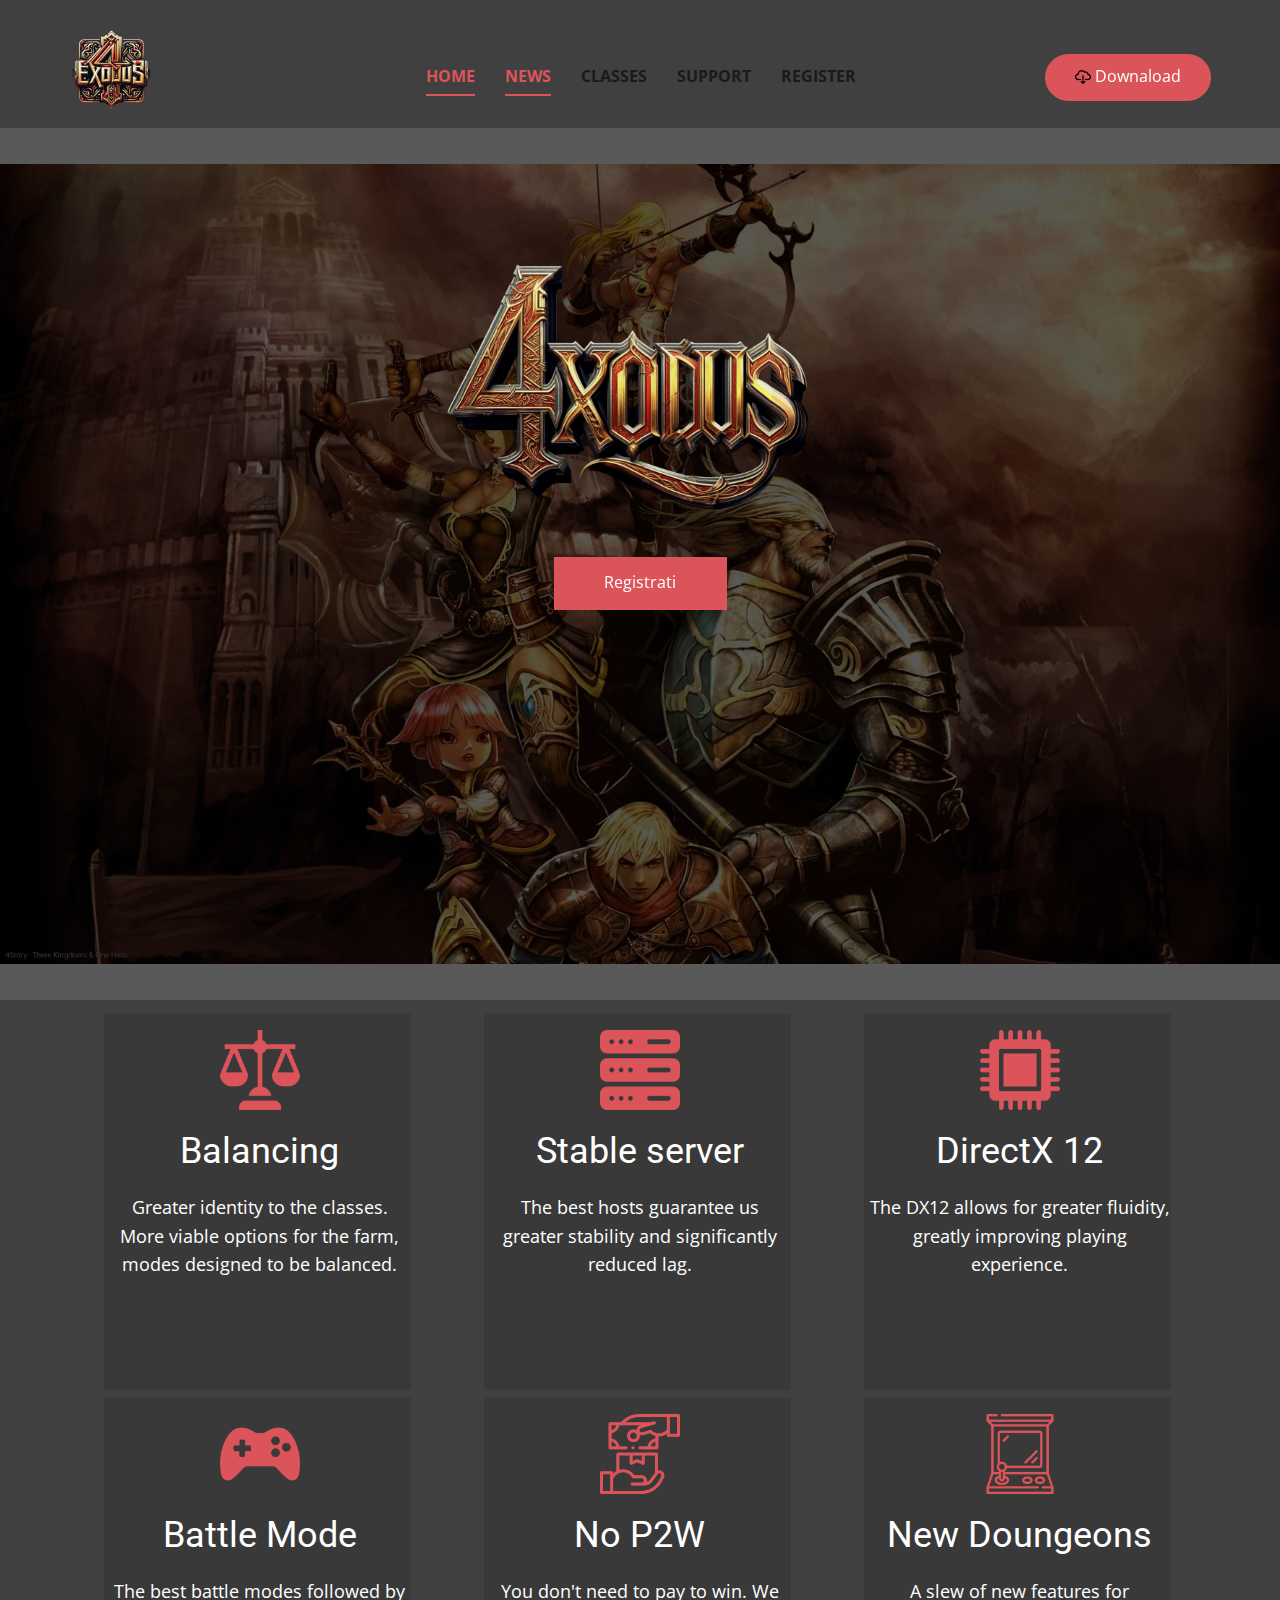
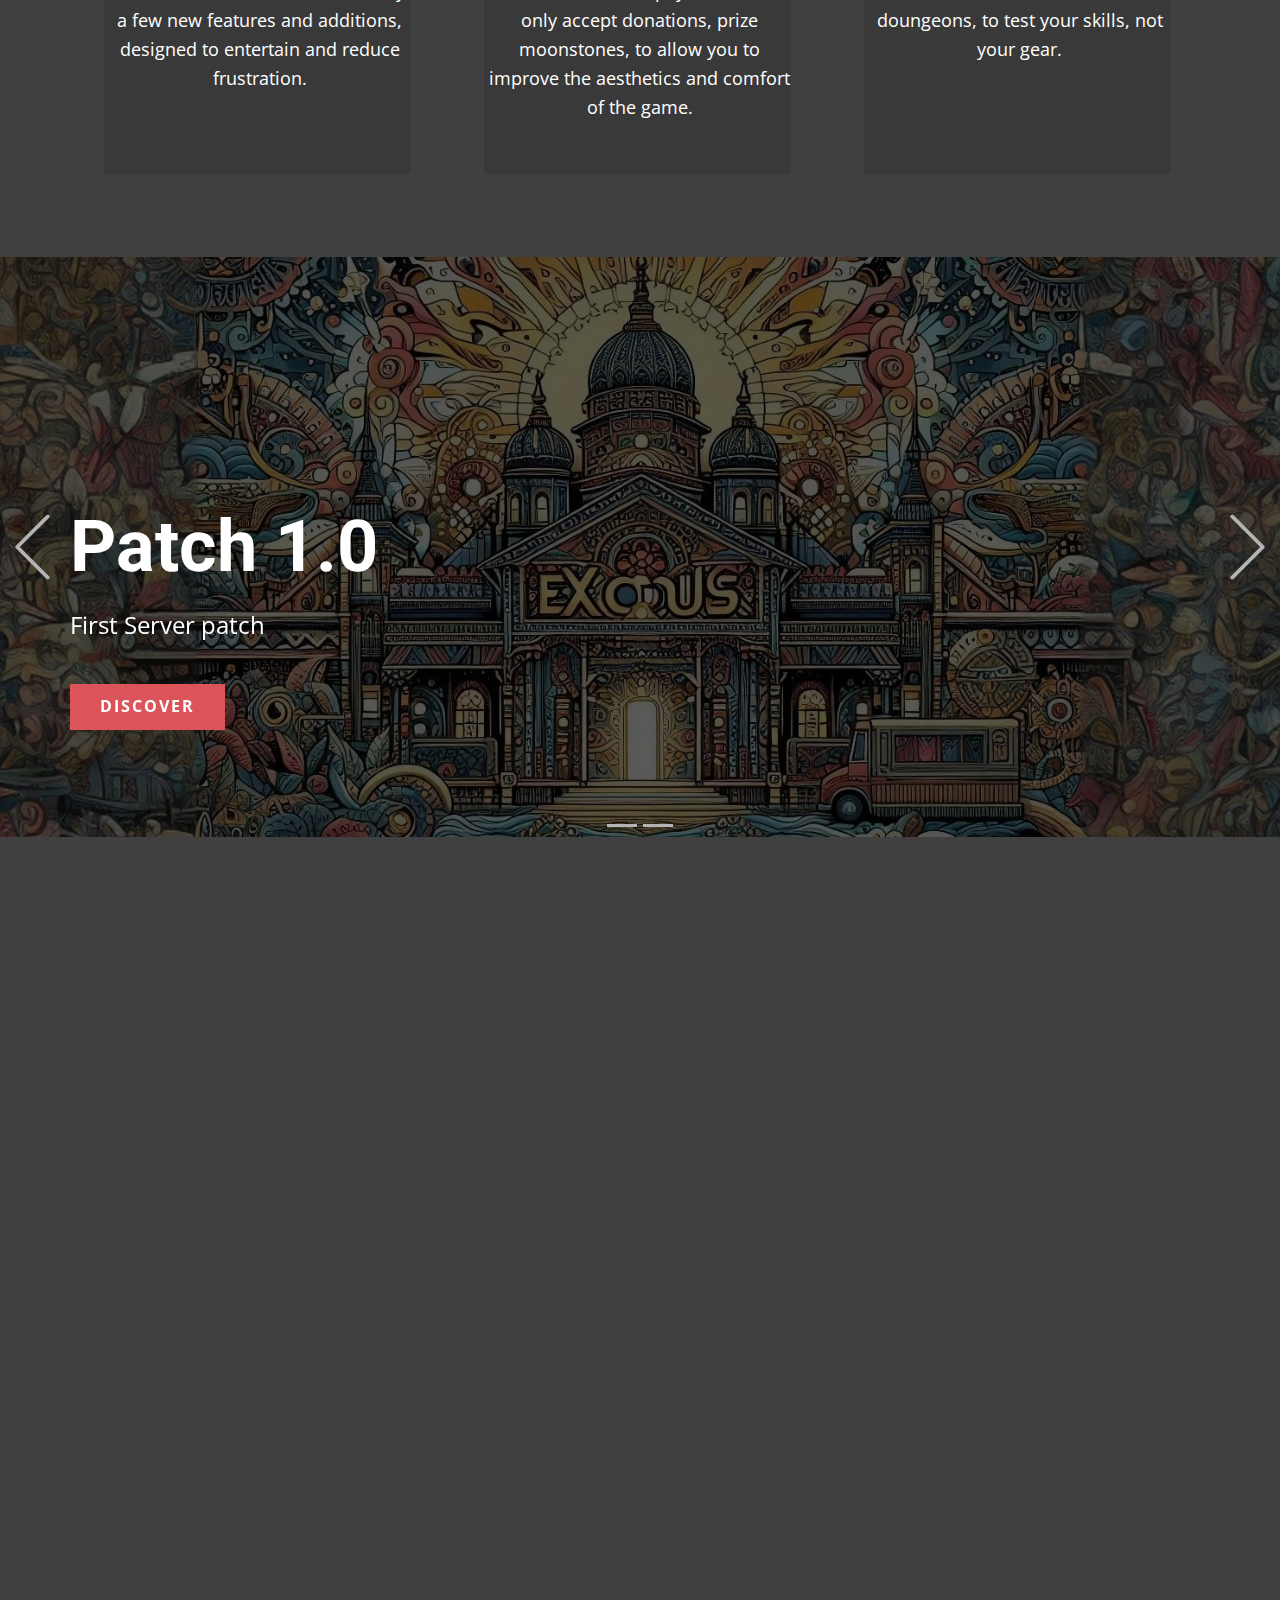
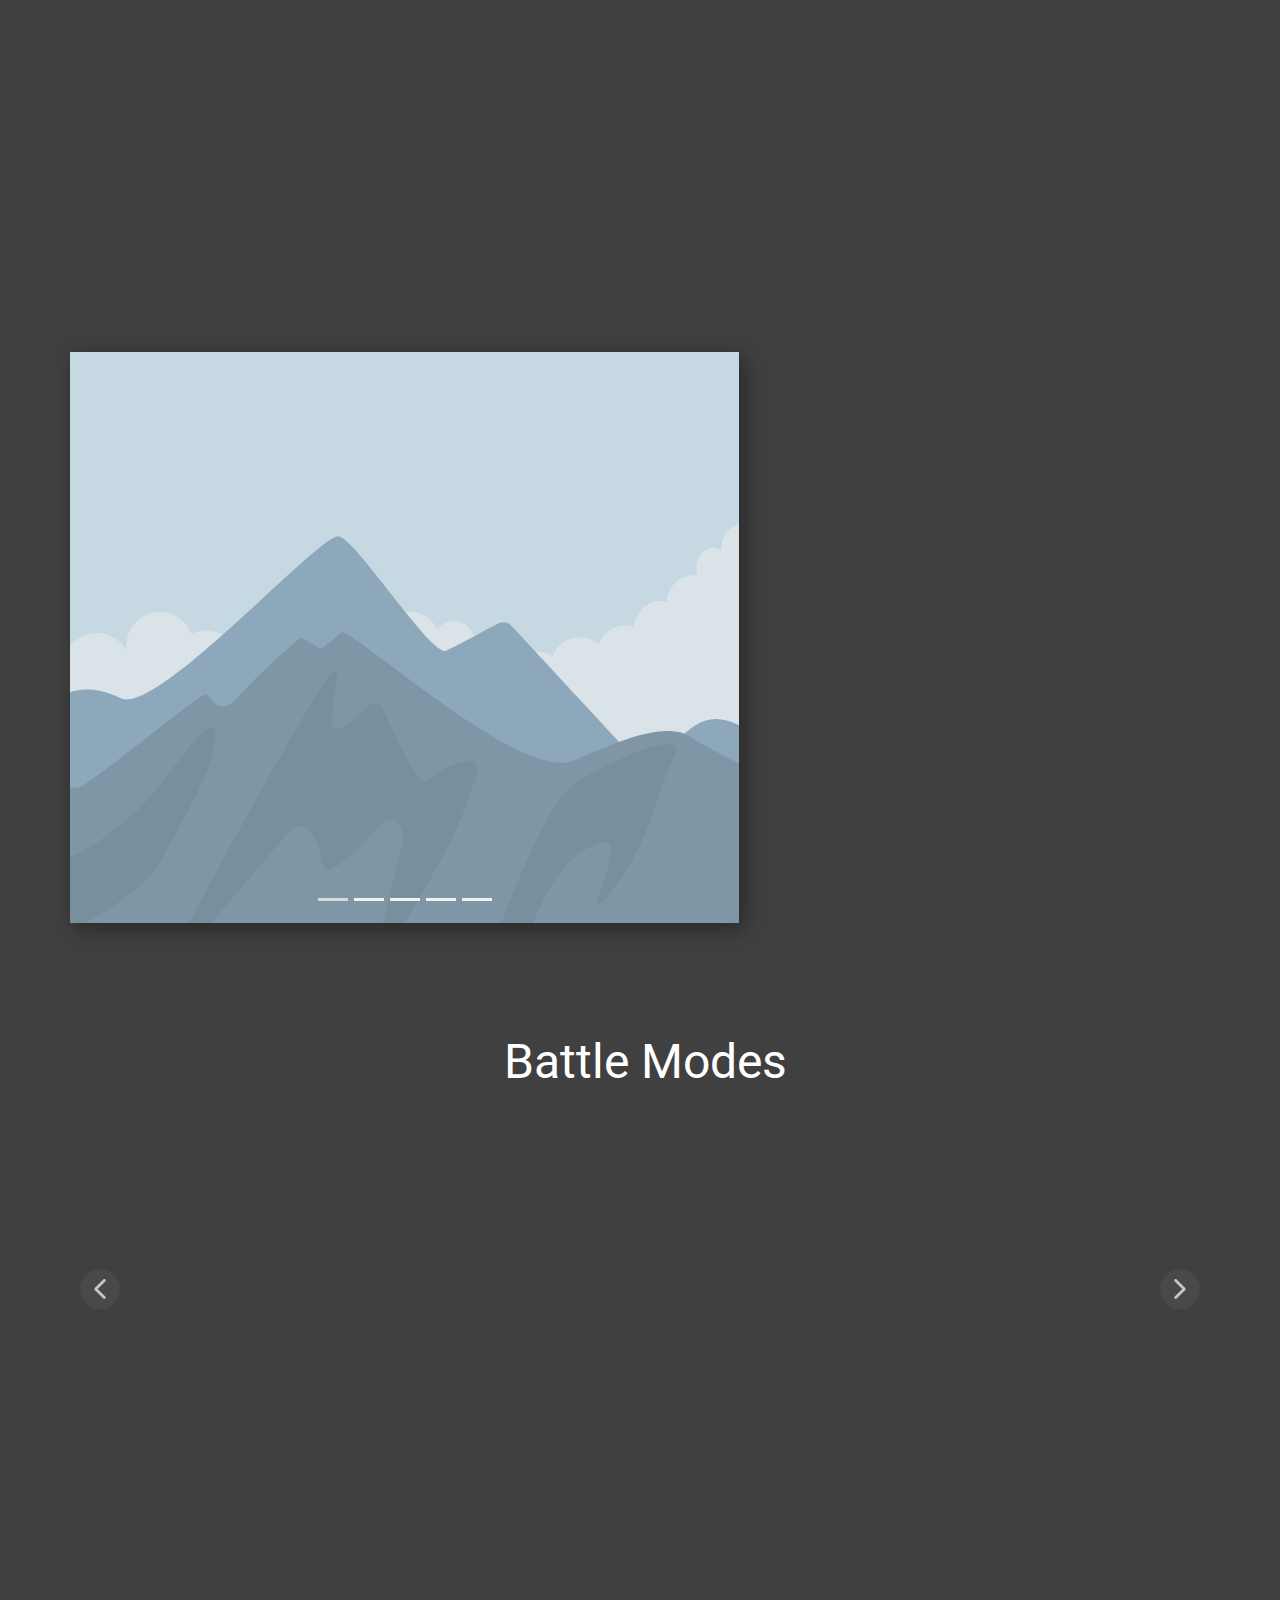
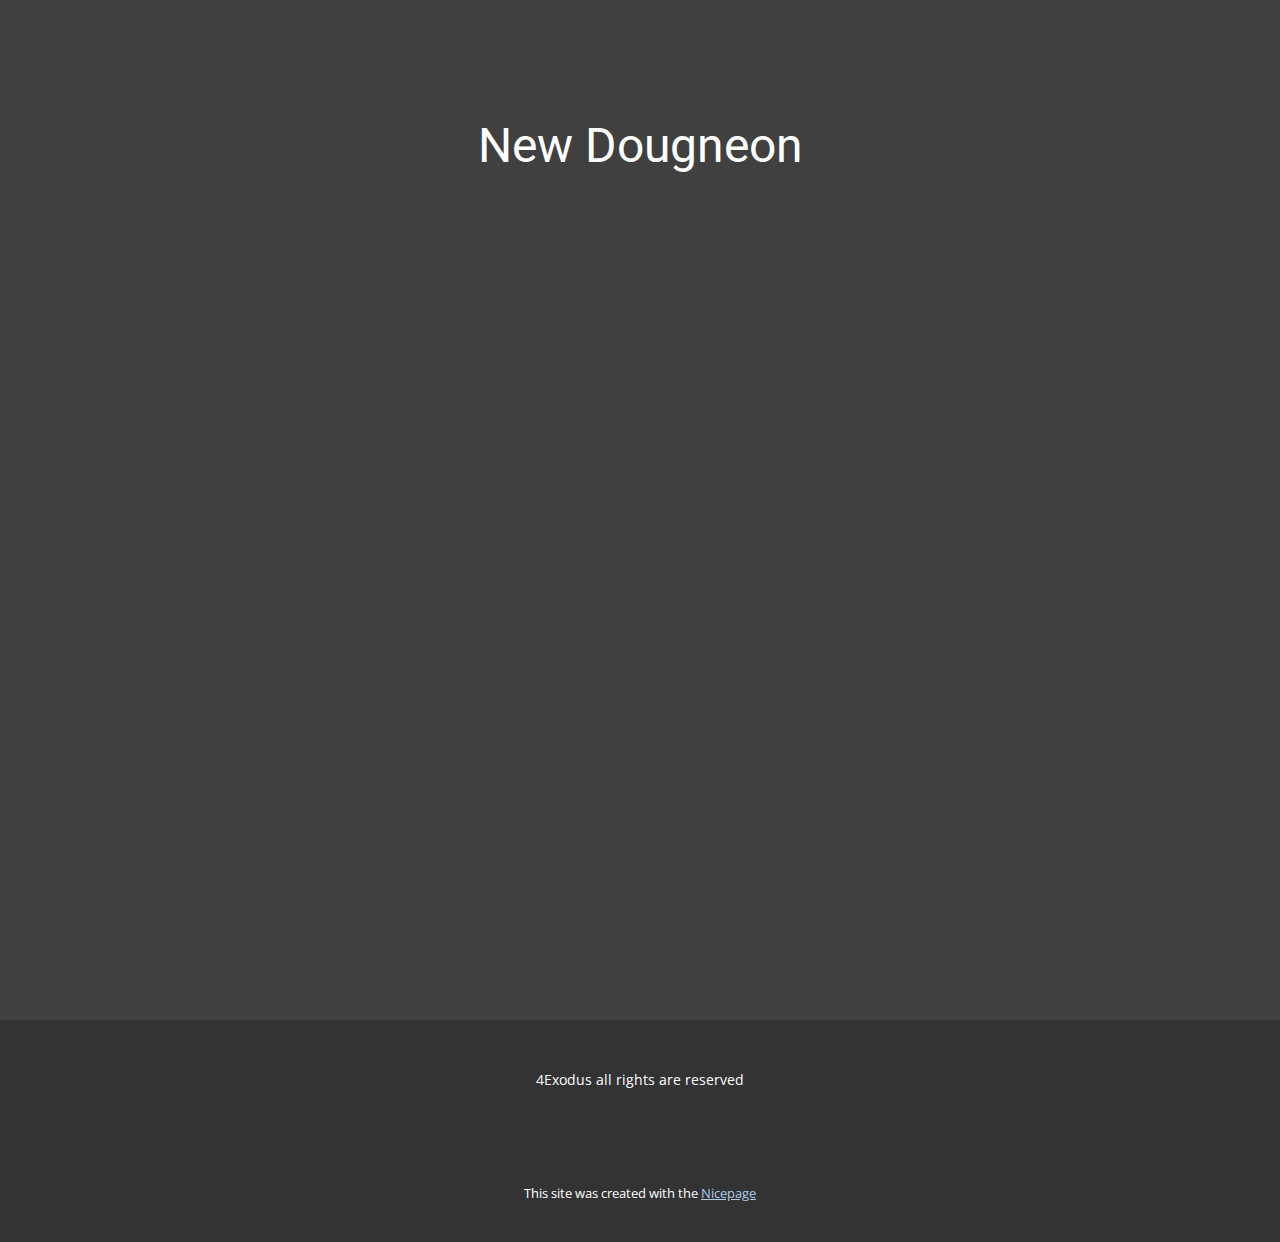
==== index.html @ cae3da3a "Add files via upload" ====
<!DOCTYPE html>
<html style="font-size: 16px;" lang="it"><head>
    <meta name="viewport" content="width=device-width, initial-scale=1.0">
    <meta charset="utf-8">
    <meta name="keywords" content="4 Kingdome​, Patch 1.0, Patch 1.0, Battle Modes, New maps​, New Doungeon​">
    <meta name="description" content="">
    <title>Home</title>
    <link rel="stylesheet" href="nicepage.css" media="screen">
<link rel="stylesheet" href="Home.css" media="screen">
    <script class="u-script" type="text/javascript" src="jquery.js" defer=""></script>
    <script class="u-script" type="text/javascript" src="nicepage.js" defer=""></script>
    <meta name="generator" content="Nicepage 6.12.5, nicepage.com">
    <link id="u-theme-google-font" rel="stylesheet" href="https://fonts.googleapis.com/css?family=Roboto:100,100i,300,300i,400,400i,500,500i,700,700i,900,900i|Open+Sans:300,300i,400,400i,500,500i,600,600i,700,700i,800,800i">
    
    
    
    
    
    
    
    
    
    <script type="application/ld+json">{
		"@context": "http://schema.org",
		"@type": "Organization",
		"name": "",
		"logo": "images/file2.png"
}</script>
    <meta name="theme-color" content="#478ac9">
    <meta property="og:title" content="Home">
    <meta property="og:type" content="website">
  <meta data-intl-tel-input-cdn-path="intlTelInput/"></head>
  <body data-home-page="Home.html" data-home-page-title="Home" data-path-to-root="./" data-include-products="false" class="u-body u-xl-mode" data-lang="it"><header class=" u-border-no-bottom u-border-no-left u-border-no-right u-border-no-top u-clearfix u-container-align-center u-header u-section-row-container" id="sec-541e" style="background-image: none;" data-animation-name="" data-animation-duration="0" data-animation-delay="0" data-animation-direction=""><div class="u-section-rows" style="">
        <div class="u-clearfix u-grey-75 u-section-row u-sticky u-sticky-884c u-section-row-1" data-animation-name="" data-animation-duration="0" data-animation-delay="0" data-animation-direction="" id="sec-793c">
          <div class="u-clearfix u-sheet u-sheet-1">
            <a href="#" class="u-image u-logo u-image-1" data-image-width="1024" data-image-height="1024" data-animation-name="pulse" data-animation-duration="1000" data-animation-delay="0" data-animation-direction="">
              <img class="u-logo-image u-logo-image-1" src="images/file2.png">
            </a>
            <nav class="u-menu u-menu-one-level u-offcanvas u-menu-1" data-responsive-from="MD">
              <div class="menu-collapse" style="font-size: 1rem; letter-spacing: 0px; font-weight: 700; text-transform: uppercase;">
                <a class="u-button-style u-custom-active-border-color u-custom-active-color u-custom-border u-custom-border-color u-custom-borders u-custom-hover-border-color u-custom-hover-color u-custom-left-right-menu-spacing u-custom-padding-bottom u-custom-text-active-color u-custom-text-color u-custom-text-decoration u-custom-text-hover-color u-custom-top-bottom-menu-spacing u-nav-link u-text-active-palette-1-base u-text-hover-palette-2-base" href="#">
                  <svg class="u-svg-link" viewBox="0 0 24 24"><use xmlns:xlink="http://www.w3.org/1999/xlink" xlink:href="#menu-hamburger"></use></svg>
                  <svg class="u-svg-content" version="1.1" id="menu-hamburger" viewBox="0 0 16 16" x="0px" y="0px" xmlns:xlink="http://www.w3.org/1999/xlink" xmlns="http://www.w3.org/2000/svg"><g><rect y="1" width="16" height="2"></rect><rect y="7" width="16" height="2"></rect><rect y="13" width="16" height="2"></rect>
</g></svg>
                </a>
              </div>
              <div class="u-custom-menu u-nav-container">
                <ul class="u-nav u-spacing-30 u-unstyled u-nav-1"><li class="u-nav-item"><a class="u-border-2 u-border-active-palette-2-base u-border-hover-palette-2-base u-border-no-left u-border-no-right u-border-no-top u-button-style u-nav-link u-text-active-palette-2-base u-text-grey-90 u-text-hover-palette-2-light-1" href="Home.html" style="padding: 10px 0px;">Home</a>
</li><li class="u-nav-item"><a class="u-border-2 u-border-active-palette-2-base u-border-hover-palette-2-base u-border-no-left u-border-no-right u-border-no-top u-button-style u-nav-link u-text-active-palette-2-base u-text-grey-90 u-text-hover-palette-2-light-1" href="Home.html#carousel-7f16" style="padding: 10px 0px;">News</a>
</li><li class="u-nav-item"><a class="u-border-2 u-border-active-palette-2-base u-border-hover-palette-2-base u-border-no-left u-border-no-right u-border-no-top u-button-style u-nav-link u-text-active-palette-2-base u-text-grey-90 u-text-hover-palette-2-light-1" href="Home.html#sec-6700" style="padding: 10px 0px;">Classes</a>
</li><li class="u-nav-item"><a class="u-border-2 u-border-active-palette-2-base u-border-hover-palette-2-base u-border-no-left u-border-no-right u-border-no-top u-button-style u-nav-link u-text-active-palette-2-base u-text-grey-90 u-text-hover-palette-2-light-1" href="Supporto.html" style="padding: 10px 0px;">Support</a>
</li><li class="u-nav-item"><a class="u-border-2 u-border-active-palette-2-base u-border-hover-palette-2-base u-border-no-left u-border-no-right u-border-no-top u-button-style u-nav-link u-text-active-palette-2-base u-text-grey-90 u-text-hover-palette-2-light-1" href="Register.html" style="padding: 10px 0px;">Register</a>
</li></ul>
              </div>
              <div class="u-custom-menu u-nav-container-collapse">
                <div class="u-black u-container-style u-inner-container-layout u-opacity u-opacity-95 u-sidenav">
                  <div class="u-inner-container-layout u-sidenav-overflow">
                    <div class="u-menu-close u-menu-close-1"></div>
                    <ul class="u-align-center u-nav u-popupmenu-items u-unstyled u-nav-2"><li class="u-nav-item"><a class="u-button-style u-nav-link" href="Home.html">Home</a>
</li><li class="u-nav-item"><a class="u-button-style u-nav-link" href="Home.html#carousel-7f16">News</a>
</li><li class="u-nav-item"><a class="u-button-style u-nav-link" href="Home.html#sec-6700">Classes</a>
</li><li class="u-nav-item"><a class="u-button-style u-nav-link" href="Supporto.html">Support</a>
</li><li class="u-nav-item"><a class="u-button-style u-nav-link" href="Register.html">Register</a>
</li></ul>
                  </div>
                </div>
                <div class="u-black u-menu-overlay u-opacity u-opacity-70"></div>
              </div>
            </nav>
            <a href="download.html" class="u-active-palette-2-dark-1 u-align-center u-border-none u-btn u-btn-round u-button-style u-hover-palette-2-light-1 u-palette-2-base u-radius-50 u-text-active-white u-btn-1" data-animation-name="customAnimationIn" data-animation-duration="1000" data-animation-delay="0"><span class="u-file-icon u-icon u-icon-1"><img src="images/7532231.png" alt=""></span>Downaload
            </a>
          </div>
          
          
          
          
          
          <style class="u-sticky-style" data-style-id="884c">.u-sticky-fixed.u-sticky-884c, .u-body.u-sticky-fixed .u-sticky-884c {
box-shadow: 5px 5px 20px 0 rgba(0,0,0,0.4) !important
}.u-sticky-fixed.u-sticky-884c:before, .u-body.u-sticky-fixed .u-sticky-884c:before {
borders: top right bottom left !important; border-color: #404040 !important; border-width: 2px !important
}</style>
        </div>
        <div class="u-grey-75 u-section-row u-section-row-2" id="sec-abd8">
          <div class="u-clearfix u-sheet u-sheet-2"></div>
          
          
          
          
          
        </div>
      </div></header>
    <section class="u-clearfix u-image u-image-contain u-shading u-section-1" id="sec-1109" data-image-width="1920" data-image-height="1200">
      <div class="u-clearfix u-sheet u-sheet-1">
        <img class="u-image u-image-contain u-image-default u-preserve-proportions u-image-1" src="images/file1.png" alt="" data-image-width="1024" data-image-height="1024" data-animation-name="customAnimationIn" data-animation-duration="1000" data-animation-delay="0" data-animation-direction="">
        <a href="#" class="u-active-palette-2-dark-1 u-border-none u-btn u-button-style u-hover-palette-2-light-1 u-palette-2-base u-btn-1" data-animation-name="pulse" data-animation-duration="1000" data-animation-delay="0" data-animation-direction="">Registrati </a>
      </div>
    </section>
    <section class="u-align-center u-clearfix u-grey-75 u-section-2" id="sec-ccd7">
      
      
      
      
      
      
      <div class="u-clearfix u-sheet u-sheet-1">
        <div class="u-expanded-width u-list u-list-1">
          <div class="u-repeater u-repeater-1">
            <div class="u-container-style u-list-item u-repeater-item">
              <div class="u-container-layout u-similar-container u-container-layout-1">
                <div class="u-black u-hover-feature u-opacity u-opacity-10 u-shape u-shape-rectangle u-shape-1"></div><span class="u-align-center u-file-icon u-icon u-text-palette-2-base u-icon-1"><img src="images/2970715-cdd0bff2.png" alt=""></span>
                <h3 class="u-align-center u-text u-text-default u-text-1">Balancing</h3>
                <p class="u-align-center u-text u-text-2"> Greater identity to the classes. More viable options for the farm, modes designed to be balanced.</p>
              </div>
            </div>
            <div class="u-container-style u-list-item u-repeater-item">
              <div class="u-container-layout u-similar-container u-container-layout-2">
                <div class="u-black u-hover-feature u-opacity u-opacity-10 u-shape u-shape-rectangle u-shape-2"></div><span class="u-align-center u-file-icon u-icon u-text-palette-2-base u-icon-2"><img src="images/4144964-e7177d56.png" alt=""></span>
                <h3 class="u-align-center u-text u-text-default u-text-3">Stable server </h3>
                <p class="u-align-center u-text u-text-4"> The best hosts guarantee us greater stability and significantly reduced lag.</p>
              </div>
            </div>
            <div class="u-container-style u-list-item u-repeater-item">
              <div class="u-container-layout u-similar-container u-container-layout-3">
                <div class="u-black u-hover-feature u-opacity u-opacity-10 u-shape u-shape-rectangle u-shape-3"></div><span class="u-align-center u-file-icon u-icon u-text-palette-2-base u-icon-3"><img src="images/1694647-afec08a5.png" alt=""></span>
                <h3 class="u-align-center u-text u-text-default u-text-5"> DirectX 12</h3>
                <p class="u-align-center u-text u-text-6"> The DX12 allows for greater fluidity, greatly improving playing experience.</p>
              </div>
            </div>
            <div class="u-container-style u-list-item u-repeater-item">
              <div class="u-container-layout u-similar-container u-container-layout-4">
                <div class="u-black u-hover-feature u-opacity u-opacity-10 u-shape u-shape-rectangle u-shape-4"></div><span class="u-align-center u-file-icon u-icon u-text-palette-2-base u-icon-4"><img src="images/13973-53c68179.png" alt=""></span>
                <h3 class="u-align-center u-text u-text-default u-text-7"> Battle Mode</h3>
                <p class="u-align-center u-text u-text-8"> The best battle modes followed by a few new features and additions, designed to entertain and reduce frustration.</p>
              </div>
            </div>
            <div class="u-container-style u-list-item u-repeater-item">
              <div class="u-container-layout u-similar-container u-container-layout-5">
                <div class="u-black u-hover-feature u-opacity u-opacity-10 u-shape u-shape-rectangle u-shape-5"></div><span class="u-align-center u-file-icon u-icon u-text-palette-2-base u-icon-5"><img src="images/4766874-142c9ae1.png" alt=""></span>
                <h3 class="u-align-center u-text u-text-default u-text-9">No P2W </h3>
                <p class="u-align-center u-text u-text-10"> You don't need to pay to win. We only accept donations, prize moonstones, to allow you to improve the aesthetics and comfort of the game.</p>
              </div>
            </div>
            <div class="u-container-style u-list-item u-repeater-item">
              <div class="u-container-layout u-similar-container u-container-layout-6">
                <div class="u-black u-hover-feature u-opacity u-opacity-10 u-shape u-shape-rectangle u-shape-6"></div><span class="u-align-center u-file-icon u-icon u-text-palette-2-base u-icon-6"><img src="images/6578142-193c45c6.png" alt=""></span>
                <h3 class="u-align-center u-text u-text-default u-text-11">New Doungeons </h3>
                <p class="u-align-center u-text u-text-12"> A slew of new features for doungeons, to test your skills, not your gear.</p>
              </div>
            </div>
          </div>
        </div>
      </div>
    </section>
    <section class="u-carousel u-slide u-block-a42a-1" id="carousel-f766" data-interval="5000" data-u-ride="carousel">
      <ol class="u-absolute-hcenter u-carousel-indicators u-block-a42a-2">
        <li data-u-target="#carousel-f766" class="u-active u-grey-30" data-u-slide-to="0"></li>
        <li data-u-target="#carousel-f766" class="u-grey-30" data-u-slide-to="1"></li>
      </ol>
      <div class="u-carousel-inner" role="listbox">
        <div class="u-active u-carousel-item u-clearfix u-container-align-left u-image u-shading u-section-3-1" data-image-width="1481" data-image-height="833">
          <div class="u-clearfix u-sheet u-sheet-1">
            <h1 class="u-align-left u-text u-text-default u-text-white u-title u-text-1">Patch 1.0</h1>
            <p class="u-align-left u-large-text u-text u-text-variant u-text-white u-text-2">First Server patch </p>
            <a href="#" class="u-align-left u-btn u-btn-rectangle u-button-style u-palette-2-base u-radius-0 u-btn-1">Discover </a>
          </div>
        </div>
        <div class="u-carousel-item u-clearfix u-container-align-left u-image u-shading u-section-3-2" data-image-width="1821" data-image-height="1024">
          <div class="u-clearfix u-sheet u-sheet-1">
            <h1 class="u-align-left u-text u-text-default u-text-white u-title u-text-1">Patch 1.0</h1>
            <p class="u-align-left u-large-text u-text u-text-variant u-text-white u-text-2">First Server patch </p>
            <a href="#" class="u-align-left u-btn u-btn-rectangle u-button-style u-palette-2-base u-radius-0 u-btn-1">Discover </a>
          </div>
        </div>
      </div>
      <a class="u-absolute-vcenter u-carousel-control u-carousel-control-prev u-text-grey-30 u-block-a42a-3" href="#carousel-f766" role="button" data-u-slide="prev">
        <span aria-hidden="true">
          <svg class="u-svg-link" viewBox="0 0 477.175 477.175"><path d="M145.188,238.575l215.5-215.5c5.3-5.3,5.3-13.8,0-19.1s-13.8-5.3-19.1,0l-225.1,225.1c-5.3,5.3-5.3,13.8,0,19.1l225.1,225
                    c2.6,2.6,6.1,4,9.5,4s6.9-1.3,9.5-4c5.3-5.3,5.3-13.8,0-19.1L145.188,238.575z"></path></svg>
        </span>
        <span class="sr-only">Previous</span>
      </a>
      <a class="u-absolute-vcenter u-carousel-control u-carousel-control-next u-text-grey-30 u-block-a42a-4" href="#carousel-f766" role="button" data-u-slide="next">
        <span aria-hidden="true">
          <svg class="u-svg-link" viewBox="0 0 477.175 477.175"><path d="M360.731,229.075l-225.1-225.1c-5.3-5.3-13.8-5.3-19.1,0s-5.3,13.8,0,19.1l215.5,215.5l-215.5,215.5
                    c-5.3,5.3-5.3,13.8,0,19.1c2.6,2.6,6.1,4,9.5,4c3.4,0,6.9-1.3,9.5-4l225.1-225.1C365.931,242.875,365.931,234.275,360.731,229.075z"></path></svg>
        </span>
        <span class="sr-only">Prossimo</span>
      </a>
    </section>
    <section class="u-clearfix u-grey-75 u-section-4" src="" id="sec-6700">
      <div class="u-clearfix u-sheet u-sheet-1">
        <div class="u-expanded-width u-list u-list-1">
          <div class="u-repeater u-repeater-1">
            <div class="u-list-item u-repeater-item u-list-item-1" data-animation-name="customAnimationIn" data-animation-duration="1000" data-animation-delay="0">
              <div class="u-container-layout u-similar-container u-valign-top u-container-layout-1">
                <img class="u-expanded-width u-hover-feature u-image u-image-1" src="images/assassin.png" data-image-width="1600" data-image-height="1200">
                <h4 class="u-text u-text-1">Night Walker </h4>
                <p class="u-text u-text-default u-text-2"> Born to strike in the shadows, it is at its best to take out out-of-position and isolated targets.</p>
              </div>
            </div>
            <div class="u-list-item u-repeater-item u-list-item-2" data-animation-name="customAnimationIn" data-animation-duration="1000">
              <div class="u-container-layout u-similar-container u-valign-top u-container-layout-2">
                <img class="u-expanded-width u-hover-feature u-image u-image-2" src="images/archer.png" data-image-width="860" data-image-height="458">
                <h4 class="u-text u-text-3">Archer</h4>
                <p class="u-text u-text-default u-text-4"> A shower of quick shots will allow you to take down even the toughest targets.</p>
              </div>
            </div>
            <div class="u-list-item u-repeater-item u-list-item-3" data-animation-name="customAnimationIn" data-animation-duration="1000">
              <div class="u-container-layout u-similar-container u-valign-top u-container-layout-3">
                <img class="u-expanded-width u-hover-feature u-image u-image-3" src="images/summoner.jpg" data-image-width="1920" data-image-height="1080">
                <h4 class="u-text u-text-5">Summoner </h4>
                <p class="u-text u-text-default u-text-6"> It doesn't have a lot of damage, but it's capable of crumbling even the strongest gears. It is at its best from enormous distances.</p>
              </div>
            </div>
            <div class="u-list-item u-repeater-item u-list-item-4" data-animation-name="customAnimationIn" data-animation-duration="1000">
              <div class="u-container-layout u-similar-container u-valign-top u-container-layout-4">
                <img class="u-expanded-width u-hover-feature u-image u-image-4" src="images/priest.jpg" data-image-width="1600" data-image-height="1200">
                <h4 class="u-text u-text-7">Priest </h4>
                <p class="u-text u-text-default u-text-8"> Care and protection are his mantra. He is able to determine victory thanks to his support.</p>
              </div>
            </div>
            <div class="u-list-item u-repeater-item u-list-item-5" data-animation-name="customAnimationIn" data-animation-duration="1000">
              <div class="u-container-layout u-similar-container u-valign-top u-container-layout-5">
                <img class="u-expanded-width u-hover-feature u-image u-image-5" src="images/mage.jpg" data-image-width="1600" data-image-height="1200">
                <h4 class="u-text u-text-9">Mage</h4>
                <p class="u-text u-text-default u-text-10"> A lot of damage in a very short time. His goal is to finish off opponents.</p>
              </div>
            </div>
            <div class="u-list-item u-repeater-item u-list-item-6" data-animation-name="customAnimationIn" data-animation-duration="1000">
              <div class="u-container-layout u-similar-container u-valign-top u-container-layout-6">
                <img class="u-expanded-width u-hover-feature u-image u-image-6" src="images/warrior.jpg" data-image-width="1600" data-image-height="1200">
                <h4 class="u-text u-text-11">Warrior</h4>
                <p class="u-text u-text-default u-text-12"> A battle ram. Endowed with a very high resistance, he is not very fast, but if he reaches the opponent, he has no hope.</p>
              </div>
            </div>
          </div>
        </div>
      </div>
      
      
      
      
      
      
    </section>
    <section class="u-align-center u-clearfix u-grey-75 u-section-5" id="sec-3b31">
      <div class="u-clearfix u-sheet u-sheet-1">
        <div id="carousel-4731" data-interval="5000" data-u-ride="carousel" class="u-carousel u-expanded-width-sm u-expanded-width-xs u-slider u-slider-1">
          <ol class="u-absolute-hcenter u-carousel-indicators u-carousel-indicators-1">
            <li data-u-target="#carousel-4731" class="u-active u-active-grey-15 u-grey-5 u-hover-grey-15 u-shape-rectangle" data-u-slide-to="0" style="width: 30px; height: 3px;"></li>
            <li data-u-target="#carousel-4731" class="u-active-grey-15 u-grey-5 u-hover-grey-15 u-shape-rectangle" data-u-slide-to="1" style="width: 30px; height: 3px;"></li>
            <li data-u-target="#carousel-4731" class="u-active-grey-15 u-grey-5 u-hover-grey-15 u-shape-rectangle" data-u-slide-to="2" style="width: 30px; height: 3px;"></li>
            <li data-u-target="#carousel-4731" class="u-active-grey-15 u-grey-5 u-hover-grey-15 u-shape-rectangle" data-u-slide-to="3" style="width: 30px; height: 3px;"></li>
            <li data-u-target="#carousel-4731" class="u-active-grey-15 u-grey-5 u-hover-grey-15 u-shape-rectangle" data-u-slide-to="4" style="width: 30px; height: 3px;"></li>
          </ol>
          <div class="u-carousel-inner" role="listbox">
            <div class="u-active u-carousel-item u-container-style u-image u-slide u-image-1" data-image-width="2000" data-image-height="1333">
              <div class="u-container-layout u-container-layout-1"></div>
            </div>
            <div class="u-carousel-item u-container-style u-image u-slide u-image-2" data-image-width="2000" data-image-height="1333">
              <div class="u-container-layout u-container-layout-2"></div>
            </div>
            <div class="u-carousel-item u-container-style u-slide">
              <div class="u-container-layout u-container-layout-3"></div>
            </div>
            <div class="u-carousel-item u-container-style u-slide">
              <div class="u-container-layout u-container-layout-4"></div>
            </div>
            <div class="u-carousel-item u-container-style u-slide">
              <div class="u-container-layout u-container-layout-5"></div>
            </div>
          </div>
          <a class="u-absolute-vcenter u-carousel-control u-carousel-control-prev u-hidden u-spacing-13 u-text-grey-30 u-carousel-control-1" href="#carousel-4731" role="button" data-u-slide="prev">
            <span aria-hidden="true">
              <svg viewBox="0 0 477.175 477.175"><path d="M145.188,238.575l215.5-215.5c5.3-5.3,5.3-13.8,0-19.1s-13.8-5.3-19.1,0l-225.1,225.1c-5.3,5.3-5.3,13.8,0,19.1l225.1,225
                    c2.6,2.6,6.1,4,9.5,4s6.9-1.3,9.5-4c5.3-5.3,5.3-13.8,0-19.1L145.188,238.575z"></path></svg>
            </span>
            <span class="sr-only">+Previous</span>
          </a>
          <a class="u-absolute-vcenter u-carousel-control u-carousel-control-next u-hidden u-spacing-13 u-text-grey-30 u-carousel-control-2" href="#carousel-4731" role="button" data-u-slide="next">
            <span aria-hidden="true">
              <svg viewBox="0 0 477.175 477.175"><path d="M360.731,229.075l-225.1-225.1c-5.3-5.3-13.8-5.3-19.1,0s-5.3,13.8,0,19.1l215.5,215.5l-215.5,215.5
                    c-5.3,5.3-5.3,13.8,0,19.1c2.6,2.6,6.1,4,9.5,4c3.4,0,6.9-1.3,9.5-4l225.1-225.1C365.931,242.875,365.931,234.275,360.731,229.075z"></path></svg>
            </span>
            <span class="sr-only">+Next</span>
          </a>
        </div>
        <div class="u-align-center-sm u-align-center-xs u-align-left-lg u-align-left-md u-align-left-xl u-container-style u-group u-white u-group-1" data-animation-name="fadeIn" data-animation-duration="1000" data-animation-delay="0">
          <div class="u-container-layout u-container-layout-6">
            <h2 class="u-text u-text-1">New maps </h2>
            <p class="u-text u-text-2"> The new maps have been meticulously crafted by our expert Level Designer, with the support of highly experienced players, to ensure innovation, variety, and fun. We have combined sophisticated design with feedback from seasoned veterans to create unique and engaging experiences that will keep players constantly excited and immersed.</p>
          </div>
        </div>
      </div>
    </section>
    <section class="u-align-center u-clearfix u-grey-75 u-section-6" id="sec-0263">
      <div class="u-clearfix u-sheet u-sheet-1">
        <h2 class="u-text u-text-1">Battle Modes</h2>
        <div class="u-expanded-width u-layout-horizontal u-list u-list-1">
          <div class="u-repeater u-repeater-1">
            <div class="u-align-left u-container-style u-hover-feature u-list-item u-repeater-item u-shape-rectangle u-list-item-1" data-animation-name="customAnimationIn" data-animation-duration="1000" data-animation-delay="0">
              <div class="u-container-layout u-similar-container u-container-layout-1">
                <img class="u-expanded-width u-hover-feature u-image u-image-default u-image-1" alt="" data-image-width="1024" data-image-height="1024" src="images/_d4df6a26-b7d6-41af-b448-66900226985e.jpg">
                <h4 class="u-text u-text-2"> Battle of Worlds</h4>
                <p class="u-text u-text-3"> The entire kingdom competes in the Battle of Worlds, created for intense PvP action.</p>
              </div>
            </div>
            <div class="u-align-left u-container-style u-hover-feature u-list-item u-repeater-item u-shape-rectangle u-list-item-2" data-animation-name="customAnimationIn" data-animation-duration="1000">
              <div class="u-container-layout u-similar-container u-container-layout-2">
                <img class="u-expanded-width u-hover-feature u-image u-image-default u-image-2" alt="" data-image-width="1024" data-image-height="1024" src="images/_489f92ed-5a59-4a5d-a1d3-3df96f64ad5c.jpg">
                <h4 class="u-text u-text-4"> Three blades of Iberia</h4>
                <p class="u-text u-text-5"> Team-based 'battle royale' mode with squads of 3. But be very careful, you only have 3 chances!</p>
              </div>
            </div>
            <div class="u-align-left u-container-style u-hover-feature u-list-item u-repeater-item u-shape-rectangle u-list-item-3" data-animation-name="customAnimationIn" data-animation-duration="1000">
              <div class="u-container-layout u-similar-container u-container-layout-3">
                <img class="u-expanded-width u-hover-feature u-image u-image-default u-image-3" alt="" data-image-width="1024" data-image-height="1024" src="images/_51633ea0-aba8-44d1-8a25-23a98d9339e0.jpg">
                <h4 class="u-text u-text-6"> Exodus Fighters</h4>
                <p class="u-text u-text-7"> Team-based 'battle royale' mode with squads of 7. There are 7 chances, but only the best will manage to become the fighters of Exodus!</p>
              </div>
            </div>
            <div class="u-align-left u-container-style u-hover-feature u-list-item u-repeater-item u-shape-rectangle u-list-item-4" data-animation-name="customAnimationIn" data-animation-duration="1000">
              <div class="u-container-layout u-similar-container u-container-layout-4">
                <img class="u-expanded-width u-hover-feature u-image u-image-default u-image-4" alt="" data-image-width="1024" data-image-height="1024" src="images/_8b300fe0-61e6-4c2a-a568-5d16261b5278.jpg">
                <h4 class="u-text u-text-8">Domination</h4>
                <p class="u-text u-text-9"> Free the fort, capture the fort, defend the fort. A mode designed to maximize strategic expression.</p>
              </div>
            </div>
            <div class="u-align-left u-container-style u-hover-feature u-list-item u-repeater-item u-shape-rectangle u-list-item-5" data-animation-name="customAnimationIn" data-animation-duration="1000">
              <div class="u-container-layout u-similar-container u-container-layout-5">
                <img class="u-expanded-width u-hover-feature u-image u-image-default u-image-5" alt="" data-image-width="1024" data-image-height="1024" src="images/_e76d95c1-bc3e-4cf1-8ccb-7f1750450d1e.jpg">
                <h4 class="u-text u-text-10">Monster Invasion </h4>
                <p class="u-text u-text-11"> Drive the monsters out of Iberia, but be careful, the monsters are not easy to defeat, and your kingdom won't be the only one stepping into the fray.</p>
              </div>
            </div>
            <div class="u-align-left u-container-style u-hover-feature u-list-item u-repeater-item u-shape-rectangle u-list-item-6" data-animation-name="customAnimationIn" data-animation-duration="1000">
              <div class="u-container-layout u-similar-container u-container-layout-6">
                <img class="u-expanded-width u-hover-feature u-image u-image-default u-image-6" alt="" data-image-width="1024" data-image-height="1024" src="images/th.jpg">
                <h4 class="u-text u-text-12">Team Death Match</h4>
                <p class="u-text u-text-13"> Crush your enemy in a brutal form of frontal PvP!</p>
              </div>
            </div>
          </div>
          <a class="u-gallery-nav u-gallery-nav-prev u-grey-70 u-icon-circle u-opacity u-opacity-70 u-spacing-10 u-text-white u-gallery-nav-1" href="#" role="button">
            <span aria-hidden="true">
              <svg viewBox="0 0 451.847 451.847"><path d="M97.141,225.92c0-8.095,3.091-16.192,9.259-22.366L300.689,9.27c12.359-12.359,32.397-12.359,44.751,0
c12.354,12.354,12.354,32.388,0,44.748L173.525,225.92l171.903,171.909c12.354,12.354,12.354,32.391,0,44.744
c-12.354,12.365-32.386,12.365-44.745,0l-194.29-194.281C100.226,242.115,97.141,234.018,97.141,225.92z"></path></svg>
            </span>
            <span class="sr-only">
              <svg viewBox="0 0 451.847 451.847"><path d="M97.141,225.92c0-8.095,3.091-16.192,9.259-22.366L300.689,9.27c12.359-12.359,32.397-12.359,44.751,0
c12.354,12.354,12.354,32.388,0,44.748L173.525,225.92l171.903,171.909c12.354,12.354,12.354,32.391,0,44.744
c-12.354,12.365-32.386,12.365-44.745,0l-194.29-194.281C100.226,242.115,97.141,234.018,97.141,225.92z"></path></svg>
            </span>
          </a>
          <a class="u-gallery-nav u-gallery-nav-next u-grey-70 u-icon-circle u-opacity u-opacity-70 u-spacing-10 u-text-white u-gallery-nav-2" href="#" role="button">
            <span aria-hidden="true">
              <svg viewBox="0 0 451.846 451.847"><path d="M345.441,248.292L151.154,442.573c-12.359,12.365-32.397,12.365-44.75,0c-12.354-12.354-12.354-32.391,0-44.744
L278.318,225.92L106.409,54.017c-12.354-12.359-12.354-32.394,0-44.748c12.354-12.359,32.391-12.359,44.75,0l194.287,194.284
c6.177,6.18,9.262,14.271,9.262,22.366C354.708,234.018,351.617,242.115,345.441,248.292z"></path></svg>
            </span>
            <span class="sr-only">
              <svg viewBox="0 0 451.846 451.847"><path d="M345.441,248.292L151.154,442.573c-12.359,12.365-32.397,12.365-44.75,0c-12.354-12.354-12.354-32.391,0-44.744
L278.318,225.92L106.409,54.017c-12.354-12.359-12.354-32.394,0-44.748c12.354-12.359,32.391-12.359,44.75,0l194.287,194.284
c6.177,6.18,9.262,14.271,9.262,22.366C354.708,234.018,351.617,242.115,345.441,248.292z"></path></svg>
            </span>
          </a>
        </div>
      </div>
      
      
      
      
      
      
      
      
      
      
      
      
    </section>
    <section class="u-clearfix u-container-align-center u-grey-75 u-valign-top-lg u-valign-top-md u-valign-top-xl u-section-7" id="carousel_a17b">
      <h2 class="u-align-center u-text u-text-1">New Dougneon </h2>
      <div class="data-layout-selected u-clearfix u-gutter-26 u-layout-custom-sm u-layout-custom-xs u-layout-wrap u-layout-wrap-1">
        <div class="u-layout">
          <div class="u-layout-row">
            <div class="u-size-15-lg u-size-15-xl u-size-30-md u-size-30-sm u-size-60-xs">
              <div class="u-layout-col">
                <div class="u-container-align-center-lg u-container-align-center-md u-container-align-center-xl u-container-align-center-xs u-container-align-center-xxl u-container-style u-layout-cell u-size-40 u-layout-cell-1" data-animation-name="customAnimationIn" data-animation-duration="1500">
                  <div class="u-container-layout u-valign-top u-container-layout-1">
                    <img class="u-hover-feature u-image u-image-default u-image-1" src="images/_6435c7f5-643c-4d8d-89e9-5f0b5b672e3c.jpg" data-image-width="1024" data-image-height="1024">
                    <h5 class="u-align-center u-text u-text-2"> Labyrinth of Hell Flames</h5>
                    <p class="u-align-center u-text u-text-3">Easy</p>
                  </div>
                </div>
                <div class="u-container-style u-hidden-md u-hidden-sm u-hidden-xs u-layout-cell u-size-20 u-layout-cell-2">
                  <div class="u-container-layout u-container-layout-2"></div>
                </div>
              </div>
            </div>
            <div class="u-size-15-lg u-size-15-xl u-size-30-md u-size-30-sm u-size-60-xs">
              <div class="u-layout-col">
                <div class="u-container-align-center u-container-style u-hidden-md u-hidden-sm u-hidden-xs u-layout-cell u-size-20 u-layout-cell-3">
                  <div class="u-container-layout u-valign-middle u-container-layout-3"></div>
                </div>
                <div class="u-container-align-center-lg u-container-align-center-md u-container-align-center-xl u-container-align-center-xs u-container-style u-layout-cell u-size-40 u-layout-cell-4" data-animation-name="customAnimationIn" data-animation-duration="1500" data-animation-delay="500">
                  <div class="u-container-layout u-valign-top u-container-layout-4">
                    <img class="u-hover-feature u-image u-image-default u-image-2" src="images/_72e2f058-688b-489a-8761-48cac31695de.jpg" data-image-width="1024" data-image-height="1024">
                    <h5 class="u-align-center u-text u-text-4"> Labyrinth of Despair</h5>
                    <p class="u-align-center u-text u-text-5">Medium</p>
                  </div>
                </div>
              </div>
            </div>
            <div class="u-size-15-lg u-size-15-xl u-size-30-md u-size-30-sm u-size-60-xs">
              <div class="u-layout-col">
                <div class="u-container-align-center-lg u-container-align-center-md u-container-align-center-xl u-container-align-center-xs u-container-style u-layout-cell u-size-40 u-layout-cell-5" data-animation-name="customAnimationIn" data-animation-duration="1500">
                  <div class="u-container-layout u-valign-middle u-container-layout-5">
                    <img class="u-hover-feature u-image u-image-default u-image-3" src="images/_d82e307c-cc43-4e95-a9c1-95845897a6b2.jpg" data-image-width="1024" data-image-height="1024">
                    <h5 class="u-align-center u-text u-text-6"> Wrath of Marduk</h5>
                    <p class="u-align-center u-text u-text-7">Hard</p>
                  </div>
                </div>
                <div class="u-container-style u-hidden-md u-hidden-sm u-hidden-xs u-layout-cell u-size-20 u-layout-cell-6">
                  <div class="u-container-layout u-container-layout-6"></div>
                </div>
              </div>
            </div>
            <div class="u-size-15-lg u-size-15-xl u-size-30-md u-size-30-sm u-size-60-xs">
              <div class="u-layout-col">
                <div class="u-container-style u-hidden-md u-hidden-sm u-hidden-xs u-layout-cell u-size-20 u-layout-cell-7">
                  <div class="u-container-layout u-container-layout-7"></div>
                </div>
                <div class="u-container-align-center-lg u-container-align-center-md u-container-align-center-xl u-container-align-center-xs u-container-style u-layout-cell u-size-40 u-layout-cell-8" data-animation-name="customAnimationIn" data-animation-duration="1500" data-animation-delay="500">
                  <div class="u-container-layout u-valign-top u-container-layout-8">
                    <img class="u-hover-feature u-image u-image-default u-image-4" src="images/_38eba462-e5b5-4d1d-9294-21fa34be9a1a.jpg" data-image-width="1024" data-image-height="1024">
                    <h5 class="u-align-center u-text u-text-8"> Marduk's Inferno</h5>
                    <p class="u-align-center u-text u-text-9">Nightmare</p>
                  </div>
                </div>
              </div>
            </div>
          </div>
        </div>
      </div>
      
      
      
      
    </section>
    
    
    
    <footer class="u-align-center u-clearfix u-footer u-grey-80 u-footer" id="sec-5bd2"><div class="u-clearfix u-sheet u-sheet-1">
        <p class="u-small-text u-text u-text-variant u-text-1">4Exodus all rights are reserved </p>
      </div></footer>
    <section class="u-backlink u-clearfix u-grey-80">
      <p class="u-text">
        <span>This site was created with the </span>
        <a class="u-link" href="https://nicepage.com/" target="_blank" rel="nofollow">
          <span>Nicepage</span>
        </a>
      </p>
    </section><span style="height: 64px; width: 64px; margin-left: 0px; margin-right: auto; margin-top: 0px; background-image: none; right: 20px; bottom: 20px; padding: 15px" class="u-back-to-top u-border-4 u-border-grey-75 u-icon u-icon-circle u-opacity u-opacity-85 u-palette-2-base" data-href="#">
        <svg class="u-svg-link" preserveAspectRatio="xMidYMin slice" viewBox="0 0 551.13 551.13"><use xmlns:xlink="http://www.w3.org/1999/xlink" xlink:href="#svg-1d98"></use></svg>
        <svg class="u-svg-content" enable-background="new 0 0 551.13 551.13" viewBox="0 0 551.13 551.13" xmlns="http://www.w3.org/2000/svg" id="svg-1d98"><path d="m275.565 189.451 223.897 223.897h51.668l-275.565-275.565-275.565 275.565h51.668z"></path></svg>
    </span>
  
</body></html>
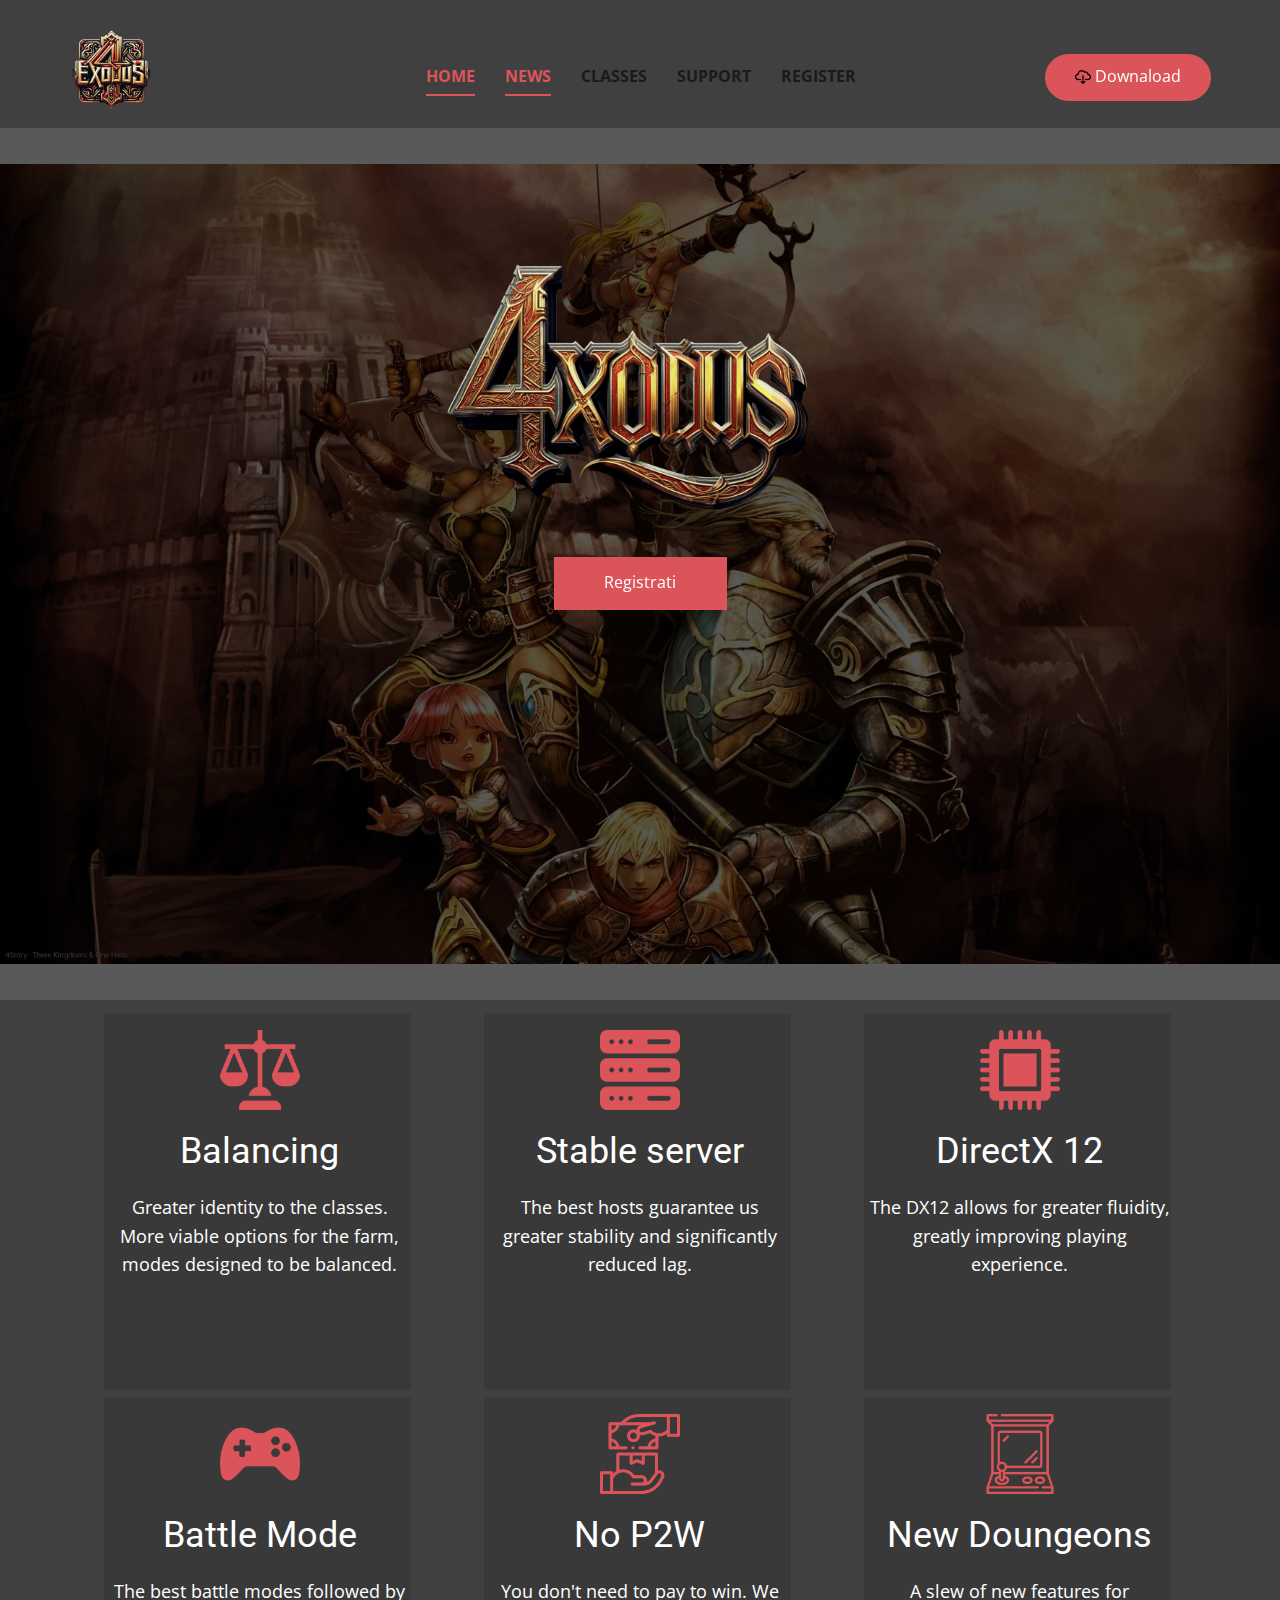
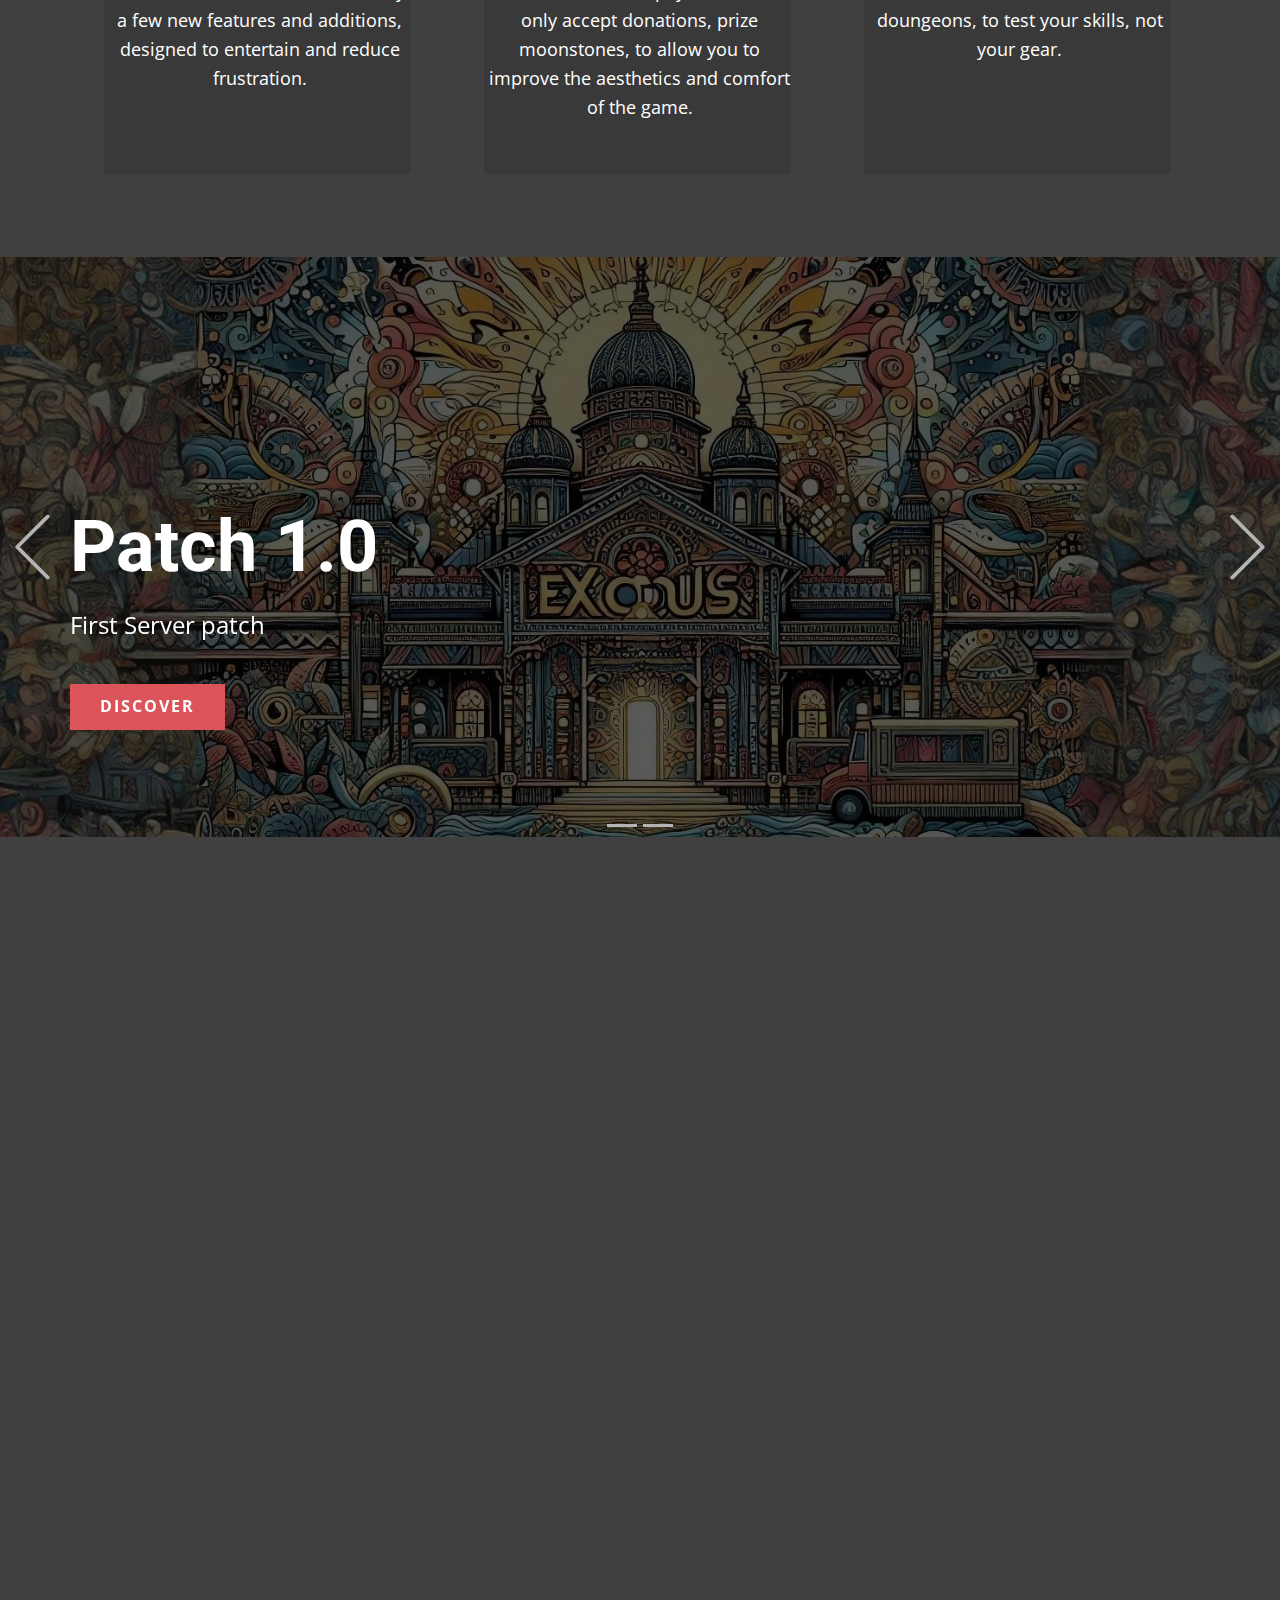
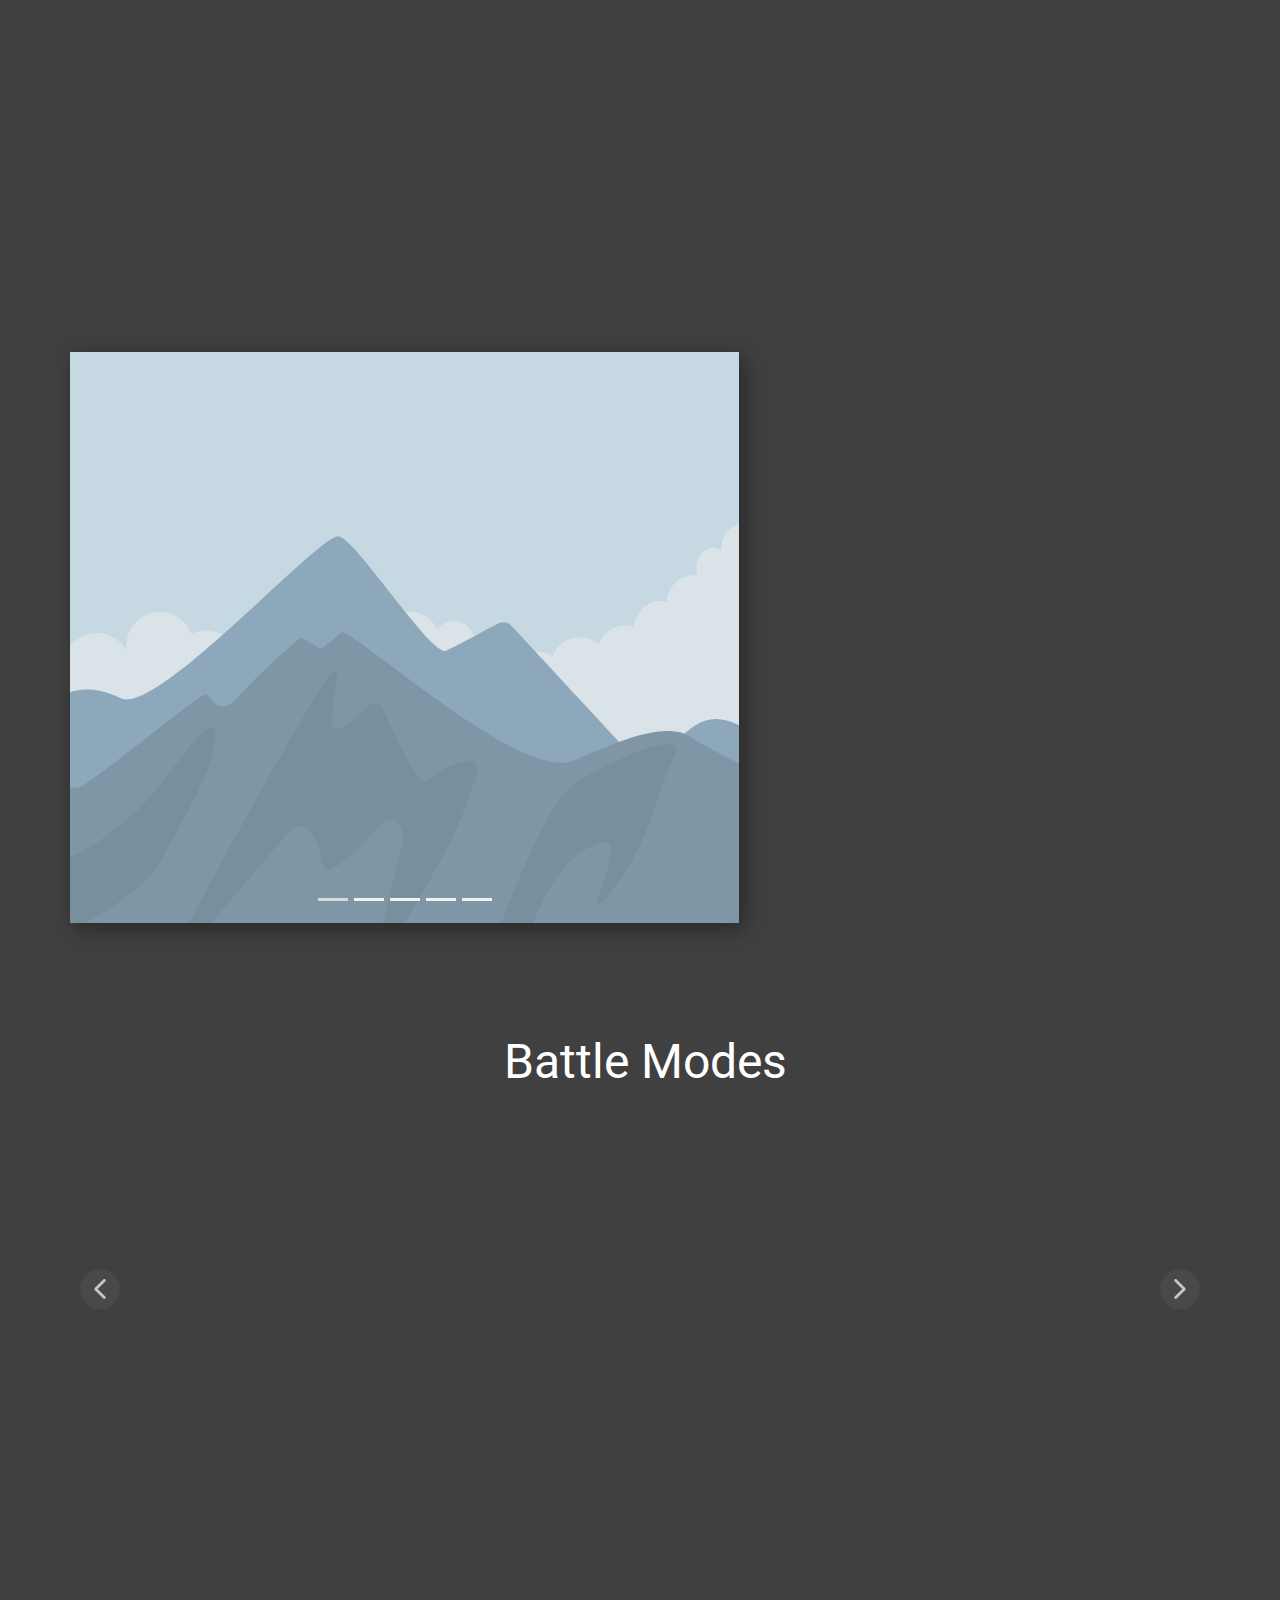
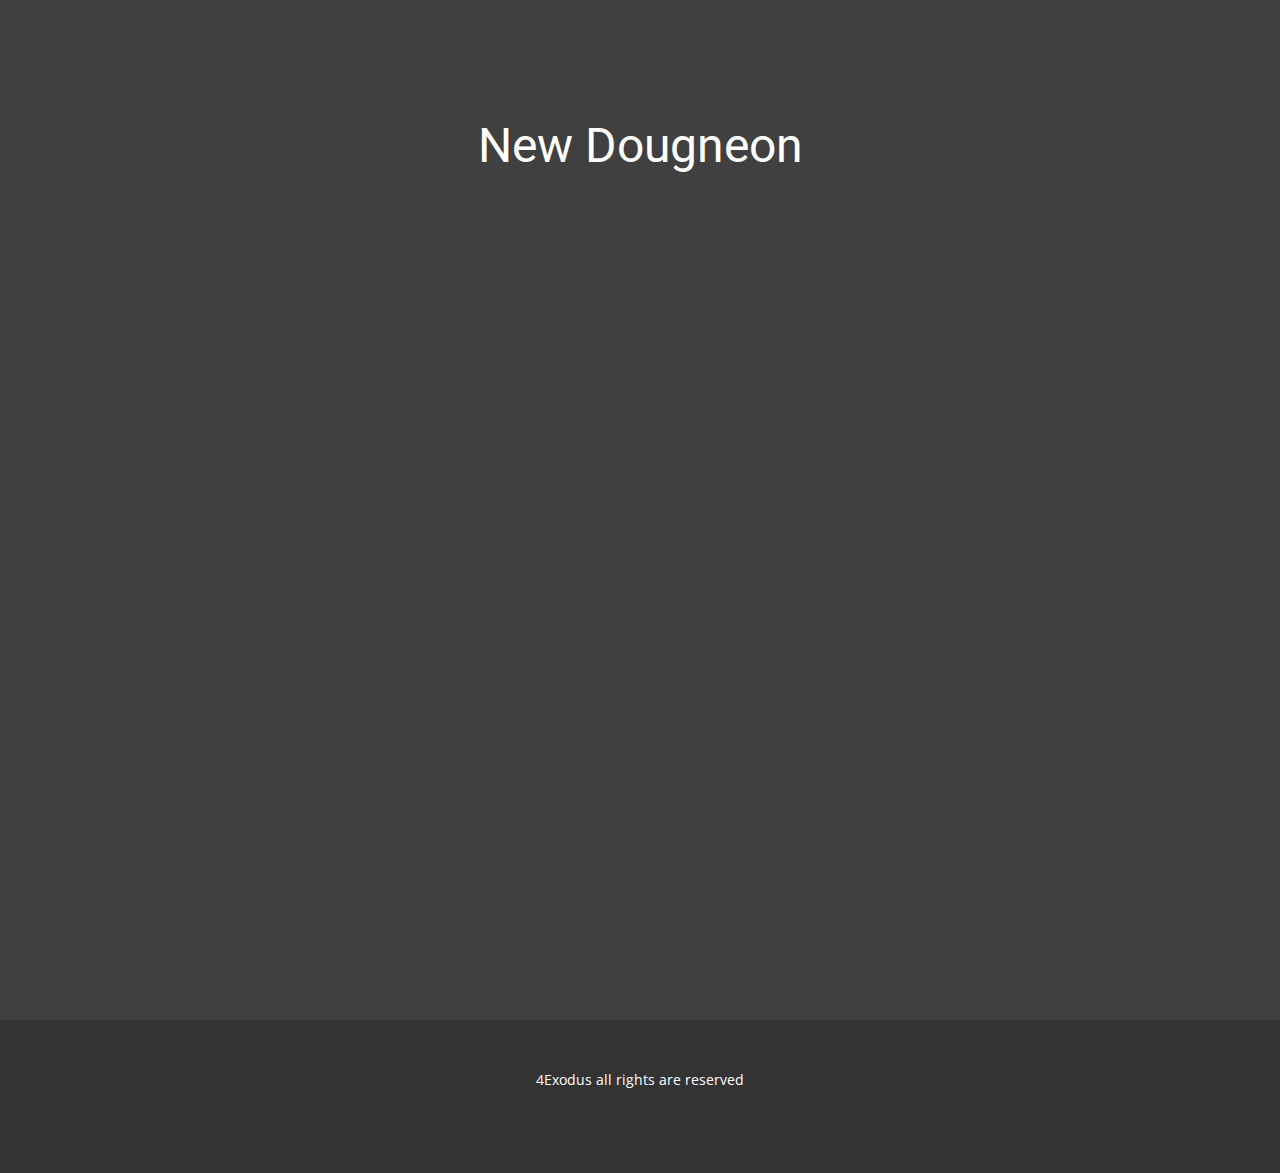
==== commit 7edfcdc3: "Update index.html" ====
--- a/index.html
+++ b/index.html
@@ -457,15 +457,9 @@
         <p class="u-small-text u-text u-text-variant u-text-1">4Exodus all rights are reserved </p>
       </div></footer>
     <section class="u-backlink u-clearfix u-grey-80">
-      <p class="u-text">
-        <span>This site was created with the </span>
-        <a class="u-link" href="https://nicepage.com/" target="_blank" rel="nofollow">
-          <span>Nicepage</span>
-        </a>
-      </p>
     </section><span style="height: 64px; width: 64px; margin-left: 0px; margin-right: auto; margin-top: 0px; background-image: none; right: 20px; bottom: 20px; padding: 15px" class="u-back-to-top u-border-4 u-border-grey-75 u-icon u-icon-circle u-opacity u-opacity-85 u-palette-2-base" data-href="#">
         <svg class="u-svg-link" preserveAspectRatio="xMidYMin slice" viewBox="0 0 551.13 551.13"><use xmlns:xlink="http://www.w3.org/1999/xlink" xlink:href="#svg-1d98"></use></svg>
         <svg class="u-svg-content" enable-background="new 0 0 551.13 551.13" viewBox="0 0 551.13 551.13" xmlns="http://www.w3.org/2000/svg" id="svg-1d98"><path d="m275.565 189.451 223.897 223.897h51.668l-275.565-275.565-275.565 275.565h51.668z"></path></svg>
     </span>
   
-</body></html>+</body></html>
